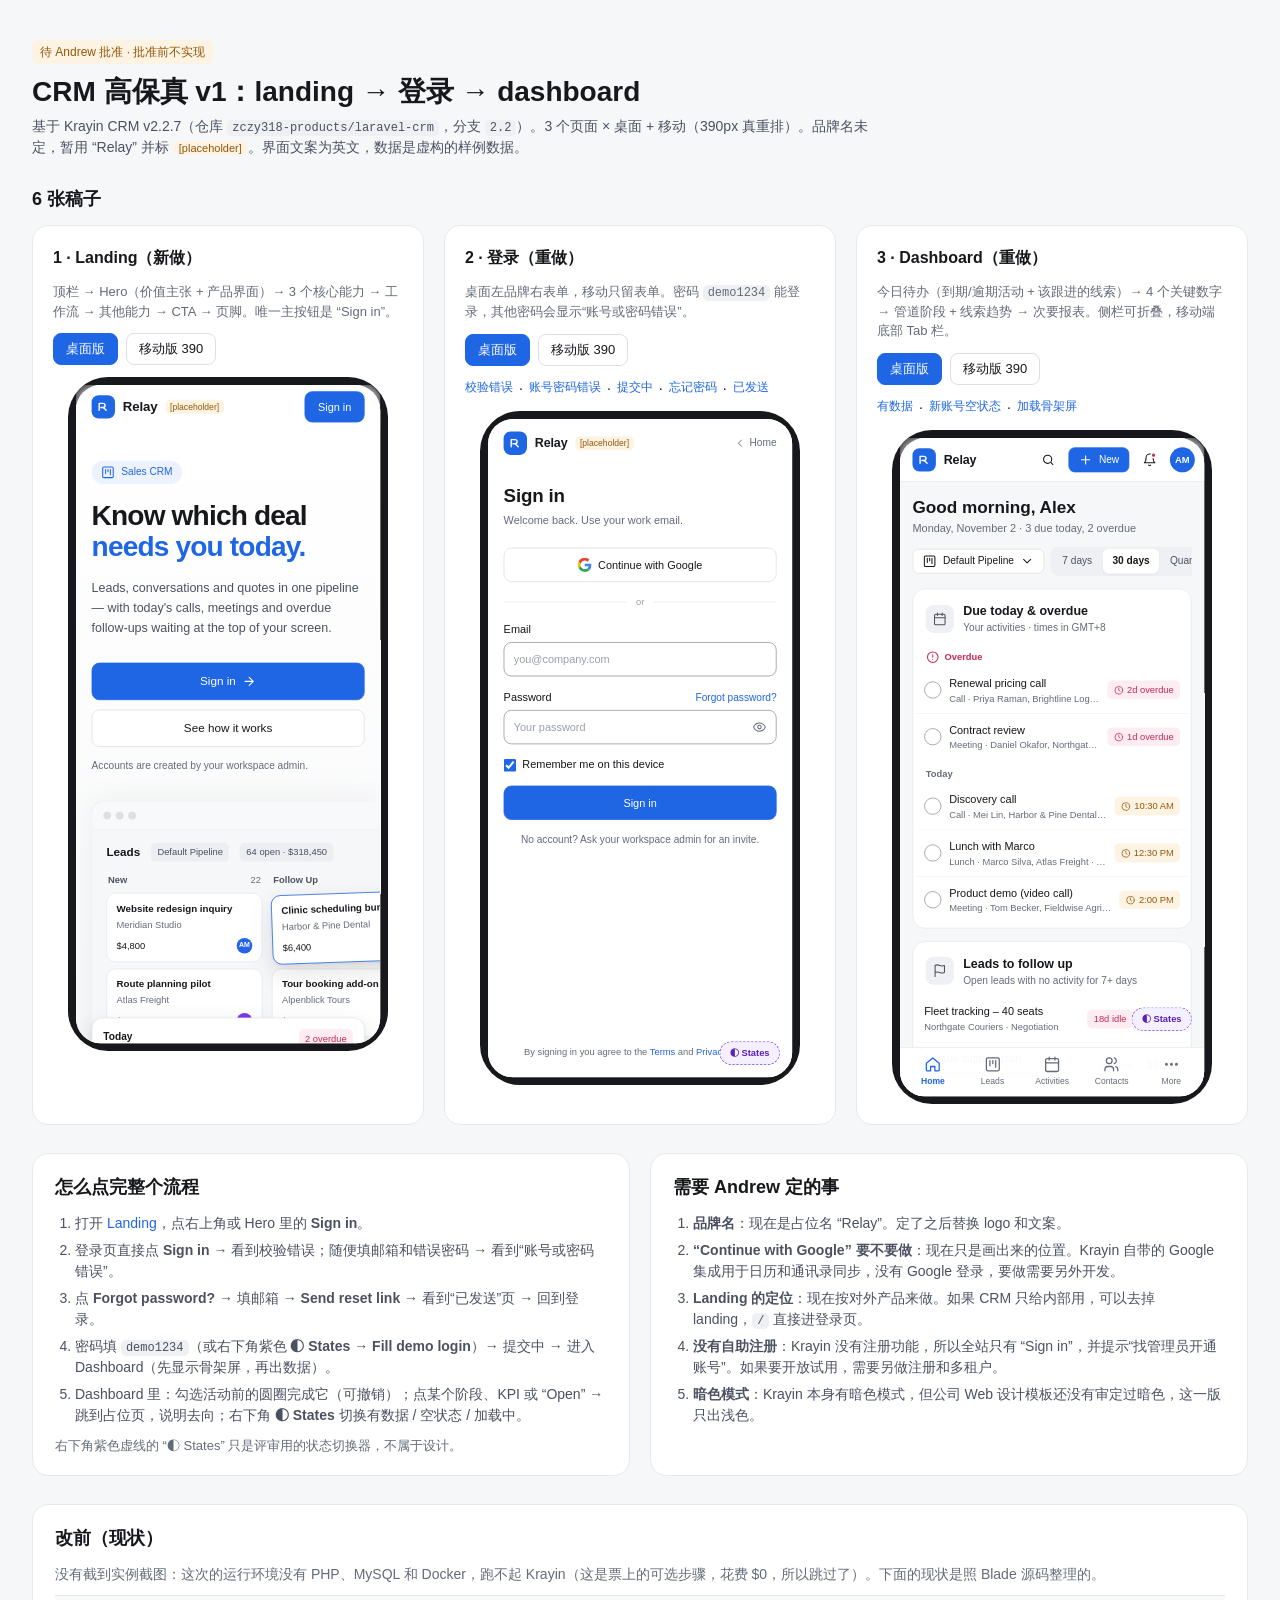
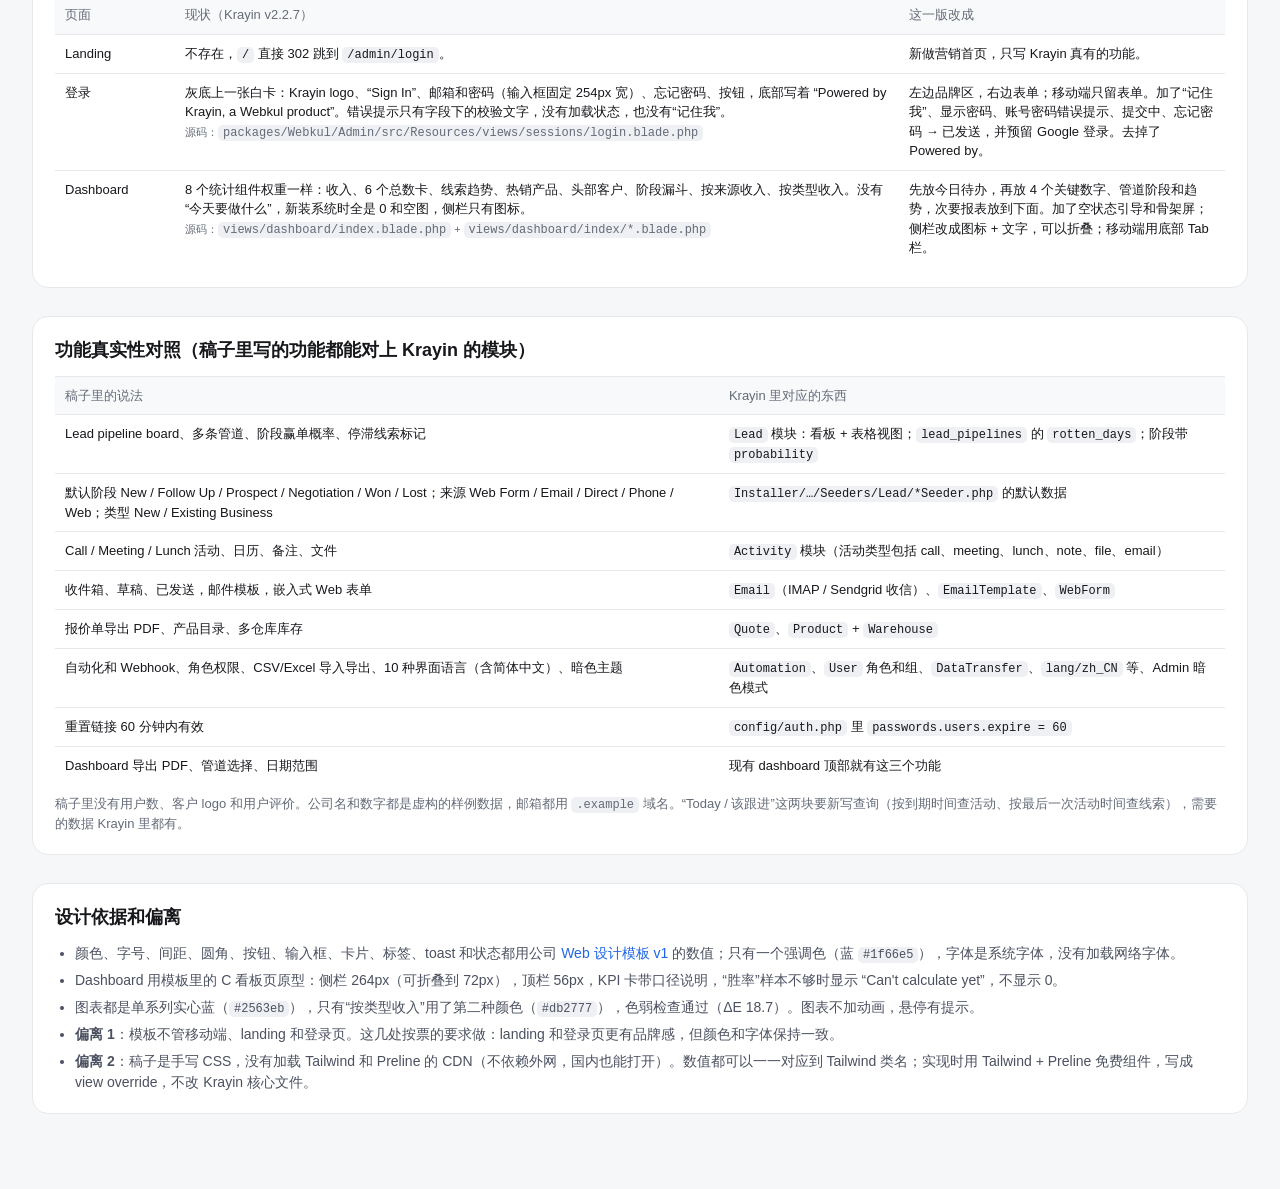
==== design/hifi-v1/index.html @ 85167921 "design(hifi-v1): add landing, sign-in and dashboard hi-fi mockups Static clickable mockups (desktop " ====
<!doctype html>
<html lang="zh-CN">
<head>
<meta charset="utf-8">
<meta name="viewport" content="width=device-width, initial-scale=1">
<title>CRM 高保真 v1 · landing → 登录 → dashboard</title>
<link rel="icon" href="data:,">
<link rel="stylesheet" href="assets/hifi.css">
<style>
  .wrap { max-width: 1320px; margin: 0 auto; padding: 40px 32px 80px; display: grid; gap: 28px; }
  header h1 { font-size: 28px; line-height: 36px; font-weight: 600; margin-top: 10px; }
  header p { color: var(--text2); margin-top: 6px; max-width: 860px; }
  h2 { font-size: 18px; font-weight: 600; margin-bottom: 12px; }
  .pages { display: grid; grid-template-columns: repeat(3, minmax(0, 1fr)); gap: 20px; }
  .pg { padding: 20px; display: grid; gap: 12px; align-content: start; }
  .pg h3 { font-size: 16px; font-weight: 600; }
  .pg p { color: var(--muted); font-size: 13px; }
  .pg .links { display: flex; gap: 8px; flex-wrap: wrap; }
  .phone { justify-self: center; width: calc(390px * .78 + 16px); height: calc(844px * .78 + 16px); border-radius: 40px; background: #17181c; padding: 8px; overflow: hidden; }
  .phone iframe { width: 390px; height: 844px; border: 0; border-radius: 32px; transform: scale(.78); transform-origin: 0 0; background: #fff; }
  .states { display: flex; flex-wrap: wrap; gap: 6px; }
  .states a { font-size: 12px; }
  .cols2 { display: grid; grid-template-columns: 1fr 1fr; gap: 20px; }
  .box { padding: 20px 22px; }
  .box ol, .box ul { margin: 0; padding-left: 20px; display: grid; gap: 6px; color: var(--text2); }
  table { width: 100%; border-collapse: collapse; font-size: 13px; }
  th, td { text-align: left; padding: 9px 10px; border-top: 1px solid var(--border); vertical-align: top; }
  th { color: var(--muted); font-weight: 500; background: var(--band); }
  code { font-size: 12px; background: var(--current); padding: 1px 5px; border-radius: 5px; }
  @media (max-width: 1000px) { .pages, .cols2 { grid-template-columns: 1fr; } .wrap { padding: 24px 16px 60px; } }
</style>
</head>
<body>
<div class="wrap">
  <header>
    <span class="tag tag-warn">待 Andrew 批准 · 批准前不实现</span>
    <h1>CRM 高保真 v1：landing → 登录 → dashboard</h1>
    <p>基于 Krayin CRM v2.2.7（仓库 <code>zczy318-products/laravel-crm</code>，分支 <code>2.2</code>）。3 个页面 × 桌面 + 移动（390px 真重排）。品牌名未定，暂用 “Relay” 并标 <span class="ph">[placeholder]</span>。界面文案为英文，数据是虚构的样例数据。</p>
  </header>

  <section>
    <h2>6 张稿子</h2>
    <div class="pages">
      <div class="card pg">
        <h3>1 · Landing（新做）</h3>
        <p>顶栏 → Hero（价值主张 + 产品界面）→ 3 个核心能力 → 工作流 → 其他能力 → CTA → 页脚。唯一主按钮是 “Sign in”。</p>
        <div class="links"><a class="btn btn-sm btn-primary" href="landing.html">桌面版</a><a class="btn btn-sm" href="frame.html?p=landing.html">移动版 390</a></div>
        <div class="phone"><iframe src="landing.html" title="Landing 移动版" loading="lazy"></iframe></div>
      </div>
      <div class="card pg">
        <h3>2 · 登录（重做）</h3>
        <p>桌面左品牌右表单，移动只留表单。密码 <code>demo1234</code> 能登录，其他密码会显示“账号或密码错误”。</p>
        <div class="links"><a class="btn btn-sm btn-primary" href="login.html">桌面版</a><a class="btn btn-sm" href="frame.html?p=login.html">移动版 390</a></div>
        <div class="states">
          <a href="login.html?state=invalid">校验错误</a>·<a href="login.html?state=wrong">账号密码错误</a>·<a href="login.html?state=submitting">提交中</a>·<a href="login.html?state=forgot">忘记密码</a>·<a href="login.html?state=sent">已发送</a>
        </div>
        <div class="phone"><iframe src="login.html" title="登录 移动版" loading="lazy"></iframe></div>
      </div>
      <div class="card pg">
        <h3>3 · Dashboard（重做）</h3>
        <p>今日待办（到期/逾期活动 + 该跟进的线索）→ 4 个关键数字 → 管道阶段 + 线索趋势 → 次要报表。侧栏可折叠，移动端底部 Tab 栏。</p>
        <div class="links"><a class="btn btn-sm btn-primary" href="dashboard.html">桌面版</a><a class="btn btn-sm" href="frame.html?p=dashboard.html">移动版 390</a></div>
        <div class="states">
          <a href="dashboard.html?state=data">有数据</a>·<a href="dashboard.html?state=empty">新账号空状态</a>·<a href="dashboard.html?state=loading">加载骨架屏</a>
        </div>
        <div class="phone"><iframe src="dashboard.html" title="Dashboard 移动版" loading="lazy"></iframe></div>
      </div>
    </div>
  </section>

  <section class="cols2">
    <div class="card box">
      <h2>怎么点完整个流程</h2>
      <ol>
        <li>打开 <a href="landing.html">Landing</a>，点右上角或 Hero 里的 <b>Sign in</b>。</li>
        <li>登录页直接点 <b>Sign in</b> → 看到校验错误；随便填邮箱和错误密码 → 看到“账号或密码错误”。</li>
        <li>点 <b>Forgot password?</b> → 填邮箱 → <b>Send reset link</b> → 看到“已发送”页 → 回到登录。</li>
        <li>密码填 <code>demo1234</code>（或右下角紫色 <b>◐ States → Fill demo login</b>）→ 提交中 → 进入 Dashboard（先显示骨架屏，再出数据）。</li>
        <li>Dashboard 里：勾选活动前的圆圈完成它（可撤销）；点某个阶段、KPI 或 “Open” → 跳到占位页，说明去向；右下角 <b>◐ States</b> 切换有数据 / 空状态 / 加载中。</li>
      </ol>
      <p class="muted" style="margin-top:10px;font-size:13px">右下角紫色虚线的 “◐ States” 只是评审用的状态切换器，不属于设计。</p>
    </div>
    <div class="card box">
      <h2>需要 Andrew 定的事</h2>
      <ol>
        <li><b>品牌名</b>：现在是占位名 “Relay”。定了之后替换 logo 和文案。</li>
        <li><b>“Continue with Google” 要不要做</b>：现在只是画出来的位置。Krayin 自带的 Google 集成用于日历和通讯录同步，没有 Google 登录，要做需要另外开发。</li>
        <li><b>Landing 的定位</b>：现在按对外产品来做。如果 CRM 只给内部用，可以去掉 landing，<code>/</code> 直接进登录页。</li>
        <li><b>没有自助注册</b>：Krayin 没有注册功能，所以全站只有 “Sign in”，并提示“找管理员开通账号”。如果要开放试用，需要另做注册和多租户。</li>
        <li><b>暗色模式</b>：Krayin 本身有暗色模式，但公司 Web 设计模板还没有审定过暗色，这一版只出浅色。</li>
      </ol>
    </div>
  </section>

  <section class="card box">
    <h2>改前（现状）</h2>
    <p class="muted" style="margin-bottom:10px">没有截到实例截图：这次的运行环境没有 PHP、MySQL 和 Docker，跑不起 Krayin（这是票上的可选步骤，花费 $0，所以跳过了）。下面的现状是照 Blade 源码整理的。</p>
    <table>
      <tr><th style="width:120px">页面</th><th>现状（Krayin v2.2.7）</th><th>这一版改成</th></tr>
      <tr><td>Landing</td><td>不存在，<code>/</code> 直接 302 跳到 <code>/admin/login</code>。</td><td>新做营销首页，只写 Krayin 真有的功能。</td></tr>
      <tr><td>登录</td><td>灰底上一张白卡：Krayin logo、“Sign In”、邮箱和密码（输入框固定 254px 宽）、忘记密码、按钮，底部写着 “Powered by Krayin, a Webkul product”。错误提示只有字段下的校验文字，没有加载状态，也没有“记住我”。<br><small class="muted">源码：<code>packages/Webkul/Admin/src/Resources/views/sessions/login.blade.php</code></small></td><td>左边品牌区，右边表单；移动端只留表单。加了“记住我”、显示密码、账号密码错误提示、提交中、忘记密码 → 已发送，并预留 Google 登录。去掉了 Powered by。</td></tr>
      <tr><td>Dashboard</td><td>8 个统计组件权重一样：收入、6 个总数卡、线索趋势、热销产品、头部客户、阶段漏斗、按来源收入、按类型收入。没有“今天要做什么”，新装系统时全是 0 和空图，侧栏只有图标。<br><small class="muted">源码：<code>views/dashboard/index.blade.php</code> + <code>views/dashboard/index/*.blade.php</code></small></td><td>先放今日待办，再放 4 个关键数字、管道阶段和趋势，次要报表放到下面。加了空状态引导和骨架屏；侧栏改成图标 + 文字，可以折叠；移动端用底部 Tab 栏。</td></tr>
    </table>
  </section>

  <section class="card box">
    <h2>功能真实性对照（稿子里写的功能都能对上 Krayin 的模块）</h2>
    <table>
      <tr><th>稿子里的说法</th><th>Krayin 里对应的东西</th></tr>
      <tr><td>Lead pipeline board、多条管道、阶段赢单概率、停滞线索标记</td><td><code>Lead</code> 模块：看板 + 表格视图；<code>lead_pipelines</code> 的 <code>rotten_days</code>；阶段带 <code>probability</code></td></tr>
      <tr><td>默认阶段 New / Follow Up / Prospect / Negotiation / Won / Lost；来源 Web Form / Email / Direct / Phone / Web；类型 New / Existing Business</td><td><code>Installer/…/Seeders/Lead/*Seeder.php</code> 的默认数据</td></tr>
      <tr><td>Call / Meeting / Lunch 活动、日历、备注、文件</td><td><code>Activity</code> 模块（活动类型包括 call、meeting、lunch、note、file、email）</td></tr>
      <tr><td>收件箱、草稿、已发送，邮件模板，嵌入式 Web 表单</td><td><code>Email</code>（IMAP / Sendgrid 收信）、<code>EmailTemplate</code>、<code>WebForm</code></td></tr>
      <tr><td>报价单导出 PDF、产品目录、多仓库库存</td><td><code>Quote</code>、<code>Product</code> + <code>Warehouse</code></td></tr>
      <tr><td>自动化和 Webhook、角色权限、CSV/Excel 导入导出、10 种界面语言（含简体中文）、暗色主题</td><td><code>Automation</code>、<code>User</code> 角色和组、<code>DataTransfer</code>、<code>lang/zh_CN</code> 等、Admin 暗色模式</td></tr>
      <tr><td>重置链接 60 分钟内有效</td><td><code>config/auth.php</code> 里 <code>passwords.users.expire = 60</code></td></tr>
      <tr><td>Dashboard 导出 PDF、管道选择、日期范围</td><td>现有 dashboard 顶部就有这三个功能</td></tr>
    </table>
    <p class="muted" style="margin-top:10px;font-size:13px">稿子里没有用户数、客户 logo 和用户评价。公司名和数字都是虚构的样例数据，邮箱都用 <code>.example</code> 域名。“Today / 该跟进”这两块要新写查询（按到期时间查活动、按最后一次活动时间查线索），需要的数据 Krayin 里都有。</p>
  </section>

  <section class="card box">
    <h2>设计依据和偏离</h2>
    <ul>
      <li>颜色、字号、间距、圆角、按钮、输入框、卡片、标签、toast 和状态都用公司 <a href="https://app.notion.com/p/3f93e1354311815497d6d6779d61680d">Web 设计模板 v1</a> 的数值；只有一个强调色（蓝 <code>#1f66e5</code>），字体是系统字体，没有加载网络字体。</li>
      <li>Dashboard 用模板里的 C 看板页原型：侧栏 264px（可折叠到 72px），顶栏 56px，KPI 卡带口径说明，“胜率”样本不够时显示 “Can't calculate yet”，不显示 0。</li>
      <li>图表都是单系列实心蓝（<code>#2563eb</code>），只有“按类型收入”用了第二种颜色（<code>#db2777</code>），色弱检查通过（ΔE 18.7）。图表不加动画，悬停有提示。</li>
      <li><b>偏离 1</b>：模板不管移动端、landing 和登录页。这几处按票的要求做：landing 和登录页更有品牌感，但颜色和字体保持一致。</li>
      <li><b>偏离 2</b>：稿子是手写 CSS，没有加载 Tailwind 和 Preline 的 CDN（不依赖外网，国内也能打开）。数值都可以一一对应到 Tailwind 类名；实现时用 Tailwind + Preline 免费组件，写成 view override，不改 Krayin 核心文件。</li>
    </ul>
  </section>
</div>
<script src="assets/hifi.js"></script>
</body>
</html>
---- design/hifi-v1/assets/hifi.css ----
/*
 * CRM hi-fi v1 — shared tokens and components.
 * Values follow the ZCZY318 Web design template v1 (Notion "Web 设计模板与设计指南").
 * Implementation target: Tailwind 3 + Preline (free) inside Krayin; this file is the visual spec.
 */
:root {
  --page: #f6f7f9;
  --bg: #ffffff;
  --border: #e6e8ec;
  --border-ctl: #dcdfe4;
  --border-strong: #8f95a0;
  --band: #f8f9fa;
  --hover: #f3f4f6;
  --current: #eef0f3;
  --track: #eceef1;
  --text: #17181c;
  --text2: #4b5160;
  --muted: #646b78;
  --faint: #9aa0aa;
  --brand: #1f66e5;
  --brand-hover: #1852bd;
  --brand-soft: #edf3fe;
  --ok: #15803d;
  --ok-bg: #e9f7ef;
  --warn: #94570a;
  --warn-bg: #fdf3e3;
  --err: #b42318;
  --err-bg: #fdeceb;
  --risk: #c62a54;
  --risk-bg: #fdecf2;
  --series: #2563eb;
  --series-hover: #1d4ed8;
  --cat2: #db2777;
  --compare: #646b78;
  --shadow-pop: 0 12px 32px rgba(23, 24, 28, .12), 0 2px 6px rgba(23, 24, 28, .06);
  --font: -apple-system, BlinkMacSystemFont, "Segoe UI", Roboto, "PingFang SC", "Hiragino Sans GB", "Microsoft YaHei", "Noto Sans SC", "Helvetica Neue", Arial, sans-serif;
}

* { box-sizing: border-box; }
[hidden] { display: none !important; }
html { -webkit-text-size-adjust: 100%; }
body { margin: 0; font: 14px/1.5 var(--font); color: var(--text); background: var(--page); }
a { color: var(--brand); text-decoration: none; }
a:hover { color: var(--brand-hover); }
h1, h2, h3, h4, p { margin: 0; }
button, input, select { font: inherit; color: inherit; }
:focus-visible { outline: 2px solid var(--brand); outline-offset: 2px; }
.num { font-variant-numeric: tabular-nums; }
.muted { color: var(--muted); }
.sr-only { position: absolute; width: 1px; height: 1px; overflow: hidden; clip: rect(0 0 0 0); white-space: nowrap; }
.ico { width: 18px; height: 18px; flex: none; display: inline-block; vertical-align: middle; }
.ico svg { width: 100%; height: 100%; display: block; }

/* Brand mark (name not decided — always shown with [placeholder]) */
.logo { display: inline-flex; align-items: center; gap: 10px; color: var(--text); font-weight: 600; font-size: 17px; letter-spacing: -.01em; }
.logo:hover { color: var(--text); }
.logo-mark { width: 30px; height: 30px; border-radius: 9px; background: var(--brand); display: grid; place-items: center; flex: none; }
.logo-mark svg { width: 18px; height: 18px; }
.ph { font-size: 11px; font-weight: 500; color: var(--warn); background: var(--warn-bg); border-radius: 6px; padding: 1px 6px; letter-spacing: 0; white-space: nowrap; }

/* Buttons */
.btn { display: inline-flex; align-items: center; justify-content: center; gap: 8px; height: 40px; padding: 0 16px; border-radius: 10px; border: 1px solid var(--border-ctl); background: var(--bg); color: var(--text); font-weight: 500; cursor: pointer; white-space: nowrap; text-decoration: none; }
.btn:hover { background: var(--hover); color: var(--text); }
.btn-primary { background: var(--brand); border-color: var(--brand); color: #fff; }
.btn-primary:hover { background: var(--brand-hover); border-color: var(--brand-hover); color: #fff; }
.btn-ghost { border-color: transparent; background: transparent; }
.btn-ghost:hover { background: var(--hover); }
.btn-sm { height: 32px; padding: 0 12px; border-radius: 8px; font-size: 13px; }
.btn-lg { height: 48px; padding: 0 22px; font-size: 15px; border-radius: 10px; }
.btn-icon { width: 40px; padding: 0; }
.btn-icon.btn-sm { width: 32px; }
.btn-block { width: 100%; }
.btn[disabled], .btn.is-disabled { background: var(--band); border-color: var(--border-ctl); color: var(--faint); cursor: not-allowed; }
.btn-primary.is-loading { background: var(--brand); border-color: var(--brand); color: #fff; opacity: .85; cursor: progress; }
.spinner { width: 16px; height: 16px; border-radius: 50%; border: 2px solid currentColor; border-right-color: transparent; animation: spin .7s linear infinite; }
@keyframes spin { to { transform: rotate(360deg); } }

/* Form fields */
.field { display: grid; gap: 6px; }
.field > label, .label { font-size: 14px; font-weight: 500; }
.label-row { display: flex; justify-content: space-between; align-items: baseline; }
.input { height: 40px; width: 100%; padding: 0 12px; border-radius: 10px; border: 1px solid var(--border-strong); background: var(--bg); outline: none; }
.input::placeholder { color: var(--faint); }
.input:focus { border-color: var(--brand); box-shadow: 0 0 0 3px rgba(31, 102, 229, .18); }
.input[aria-invalid="true"] { border-color: var(--err); box-shadow: 0 0 0 3px rgba(180, 35, 24, .14); }
.input[disabled] { background: var(--band); color: var(--muted); }
.input-wrap { position: relative; }
.input-wrap .input { padding-right: 44px; }
.input-wrap .btn-icon { position: absolute; right: 4px; top: 4px; height: 32px; width: 36px; border: 0; background: transparent; color: var(--muted); }
.field-error { display: flex; gap: 6px; align-items: center; font-size: 12px; color: var(--err); }
.field-error .ico { width: 14px; height: 14px; }
.help { font-size: 12px; color: var(--muted); }
.check { display: inline-flex; align-items: center; gap: 8px; cursor: pointer; user-select: none; }
.check input { width: 16px; height: 16px; accent-color: var(--brand); margin: 0; }

/* Alerts, tags, pills */
.alert { display: flex; gap: 10px; padding: 12px 14px; border-radius: 12px; font-size: 13px; line-height: 1.45; }
.alert .ico { width: 18px; height: 18px; margin-top: 1px; }
.alert-err { background: var(--err-bg); color: var(--err); }
.alert-err b, .alert-err strong { color: var(--err); }
.alert-ok { background: var(--ok-bg); color: var(--ok); }
.tag { display: inline-flex; align-items: center; gap: 4px; height: 24px; padding: 0 8px; border-radius: 6px; font-size: 12px; font-weight: 500; background: var(--track); color: var(--text2); white-space: nowrap; }
.tag .ico { width: 13px; height: 13px; }
.tag-warn { background: var(--warn-bg); color: var(--warn); }
.tag-risk { background: var(--risk-bg); color: var(--risk); }
.tag-ok { background: var(--ok-bg); color: var(--ok); }
.tag-brand { background: var(--brand-soft); color: var(--brand); }

/* Cards */
.card { background: var(--bg); border: 1px solid var(--border); border-radius: 16px; }
.card-head { display: flex; align-items: center; gap: 12px; padding: 18px 20px 12px; }
.card-head h2, .card-head h3 { font-size: 16px; line-height: 24px; font-weight: 600; }
.card-sub { font-size: 13px; color: var(--muted); }
.card-icon { width: 36px; height: 36px; border-radius: 10px; background: var(--current); color: var(--text2); display: grid; place-items: center; flex: none; }
.card-icon .ico { width: 18px; height: 18px; }
.card-body { padding: 0 20px 20px; }
.card-foot { padding: 12px 20px; border-top: 1px solid var(--border); font-size: 12px; color: var(--muted); }

/* Segmented control */
.seg { display: inline-flex; padding: 3px; gap: 2px; border-radius: 10px; background: var(--current); }
.seg button { height: 32px; padding: 0 12px; border: 0; border-radius: 8px; background: transparent; color: var(--text2); cursor: pointer; font-size: 13px; font-weight: 500; }
.seg button[aria-pressed="true"] { background: var(--bg); color: var(--text); font-weight: 600; box-shadow: 0 1px 2px rgba(23, 24, 28, .08); }

/* Toast */
.toast-host { position: fixed; left: 50%; bottom: 24px; transform: translateX(-50%); z-index: 90; display: grid; gap: 8px; pointer-events: none; width: max-content; max-width: calc(100vw - 32px); }
.toast { pointer-events: auto; display: flex; align-items: center; gap: 12px; padding: 10px 12px 10px 16px; border-radius: 12px; background: var(--text); color: #fff; box-shadow: var(--shadow-pop); font-size: 13px; }
.toast .btn { height: 28px; padding: 0 10px; font-size: 13px; background: transparent; color: #fff; border-color: rgba(255, 255, 255, .3); }

/* Skeleton */
.skel { background: var(--track); border-radius: 6px; position: relative; overflow: hidden; }
.skel::after { content: ""; position: absolute; inset: 0; transform: translateX(-100%); background: linear-gradient(90deg, transparent, rgba(255, 255, 255, .6), transparent); animation: shimmer 1.4s infinite; }
@keyframes shimmer { to { transform: translateX(100%); } }
@media (prefers-reduced-motion: reduce) { .skel::after, .spinner { animation: none; } }

/* Prototype controls — not part of the design */
.proto { position: fixed; right: 16px; bottom: 16px; z-index: 100; font-size: 12px; }
.proto-toggle { display: inline-flex; align-items: center; gap: 6px; height: 30px; padding: 0 12px; border-radius: 999px; border: 1px dashed #7c3aed; background: #f5f0ff; color: #5b21b6; cursor: pointer; font-weight: 600; font-size: 12px; }
.proto-panel { position: absolute; right: 0; bottom: 38px; width: 260px; padding: 12px; border-radius: 12px; border: 1px dashed #7c3aed; background: #fff; box-shadow: var(--shadow-pop); display: grid; gap: 8px; }
.proto-panel[hidden] { display: none; }
.proto-panel p { color: var(--muted); line-height: 1.4; }
.proto-panel .opts { display: flex; flex-wrap: wrap; gap: 6px; }
.proto-panel .opts button { height: 28px; padding: 0 10px; border-radius: 8px; border: 1px solid var(--border-ctl); background: #fff; cursor: pointer; font-size: 12px; }
.proto-panel .opts button[aria-pressed="true"] { border-color: #7c3aed; background: #f5f0ff; color: #5b21b6; font-weight: 600; }
.proto-panel h4 { font-size: 12px; font-weight: 600; color: #5b21b6; }
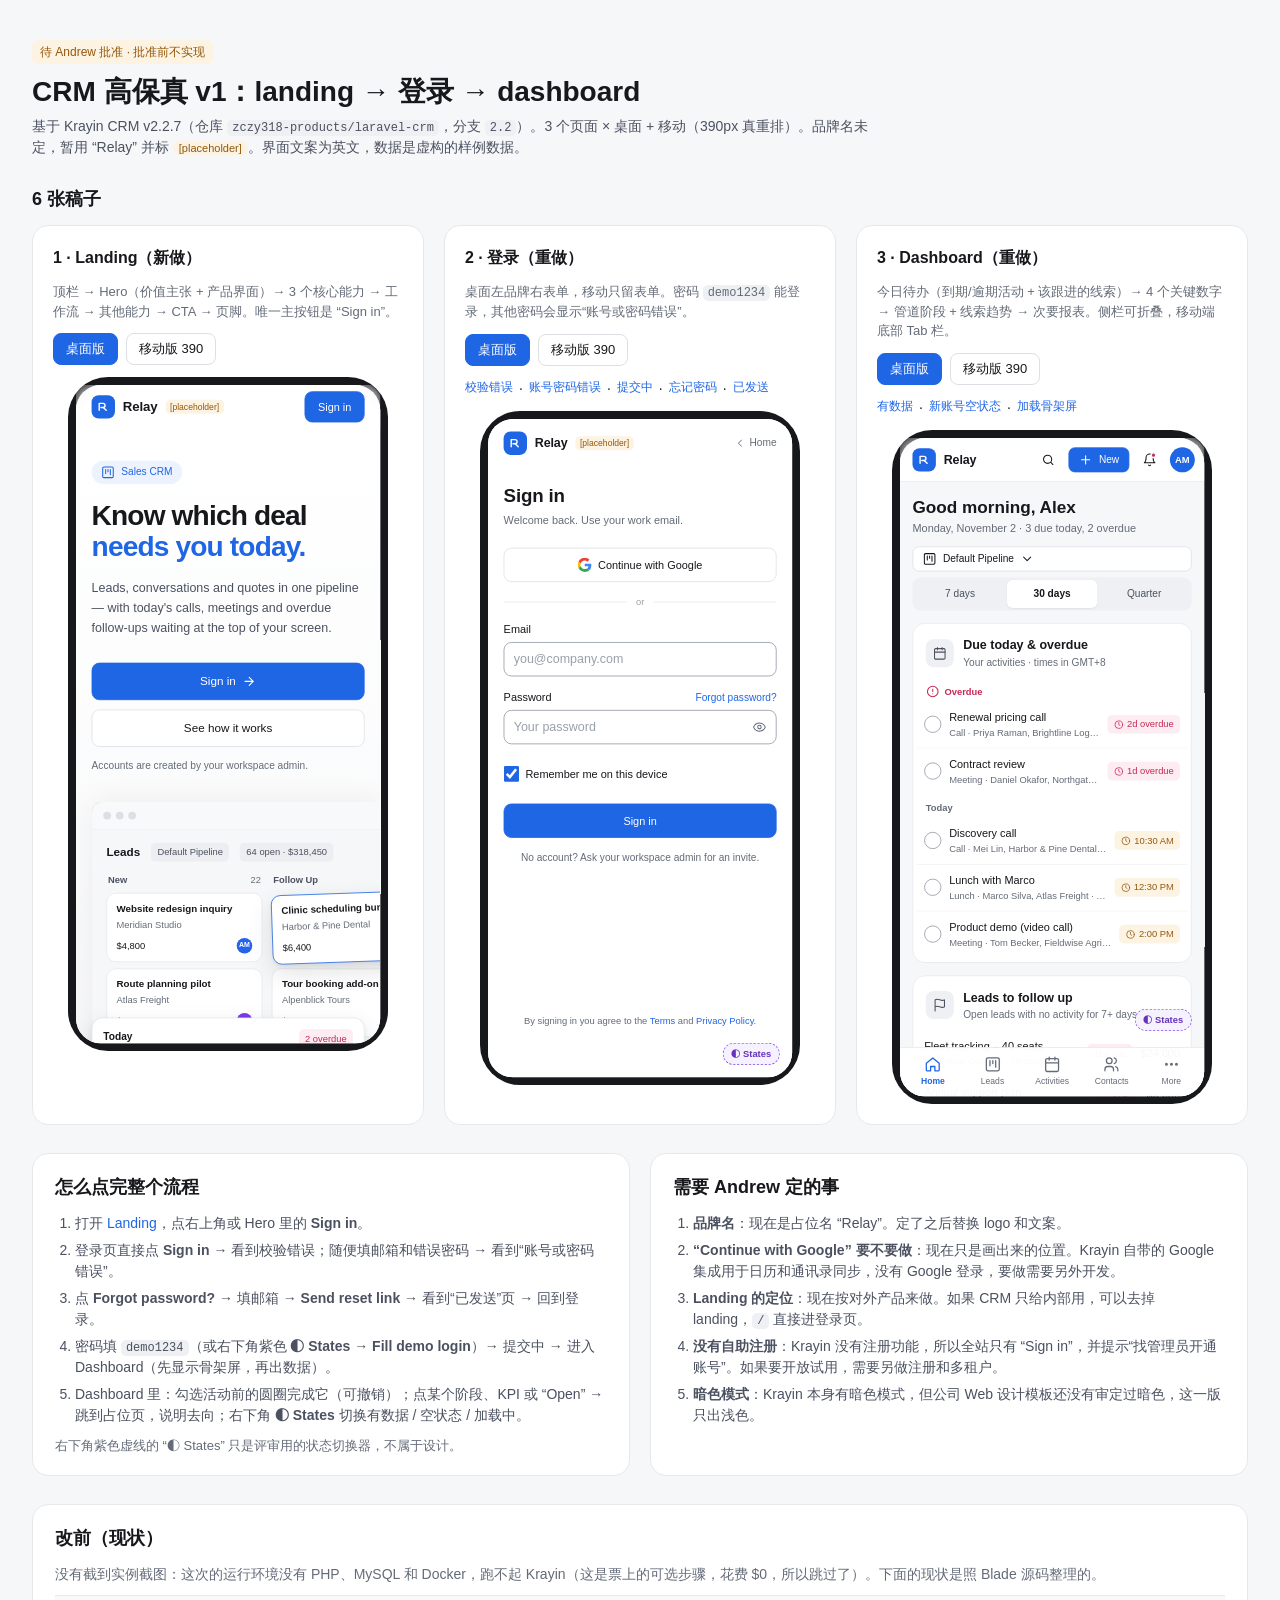
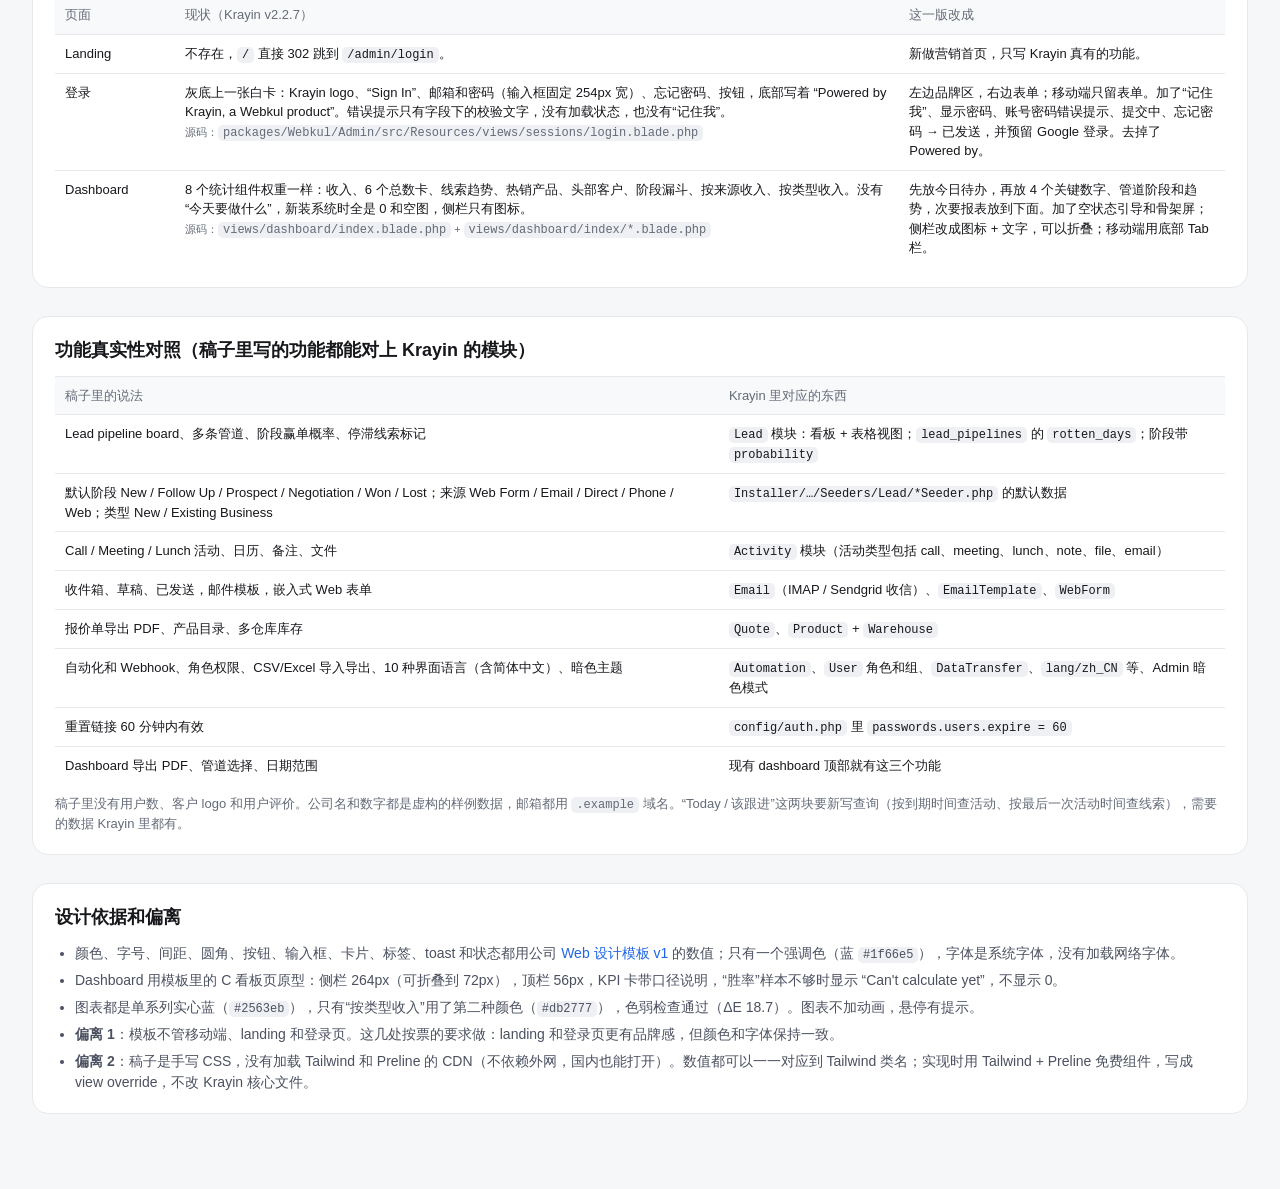
==== commit d1490acd: "design(hifi-v1): mobile 390 review pass — range control, touch targets, iOS input zoom, phone-friend" ====
--- a/design/hifi-v1/index.html
+++ b/design/hifi-v1/index.html
@@ -28,6 +28,8 @@
   th { color: var(--muted); font-weight: 500; background: var(--band); }
   code { font-size: 12px; background: var(--current); padding: 1px 5px; border-radius: 5px; }
   @media (max-width: 1000px) { .pages, .cols2 { grid-template-columns: 1fr; } .wrap { padding: 24px 16px 60px; } }
+  /* Opened on a phone: drop the scaled device thumbnails (the buttons open each screen full-size) and let long text wrap */
+  @media (max-width: 600px) { .phone { display: none; } h1 { font-size: 24px; line-height: 32px; } header p, .pages p, td, code { overflow-wrap: anywhere; } table { display: block; overflow-x: auto; } .wrap > * { min-width: 0; } }
 </style>
 </head>
 <body>
--- a/design/hifi-v1/assets/hifi.css
+++ b/design/hifi-v1/assets/hifi.css
@@ -119,6 +119,7 @@
 /* Segmented control */
 .seg { display: inline-flex; padding: 3px; gap: 2px; border-radius: 10px; background: var(--current); }
 .seg button { height: 32px; padding: 0 12px; border: 0; border-radius: 8px; background: transparent; color: var(--text2); cursor: pointer; font-size: 13px; font-weight: 500; }
+.seg button[disabled] { color: var(--faint); cursor: default; }
 .seg button[aria-pressed="true"] { background: var(--bg); color: var(--text); font-weight: 600; box-shadow: 0 1px 2px rgba(23, 24, 28, .08); }
 
 /* Toast */
@@ -142,3 +143,4 @@
 .proto-panel .opts button { height: 28px; padding: 0 10px; border-radius: 8px; border: 1px solid var(--border-ctl); background: #fff; cursor: pointer; font-size: 12px; }
 .proto-panel .opts button[aria-pressed="true"] { border-color: #7c3aed; background: #f5f0ff; color: #5b21b6; font-weight: 600; }
 .proto-panel h4 { font-size: 12px; font-weight: 600; color: #5b21b6; }
+@media (max-width: 767px) { .proto-toggle { height: 28px; padding: 0 10px; opacity: .92; } }
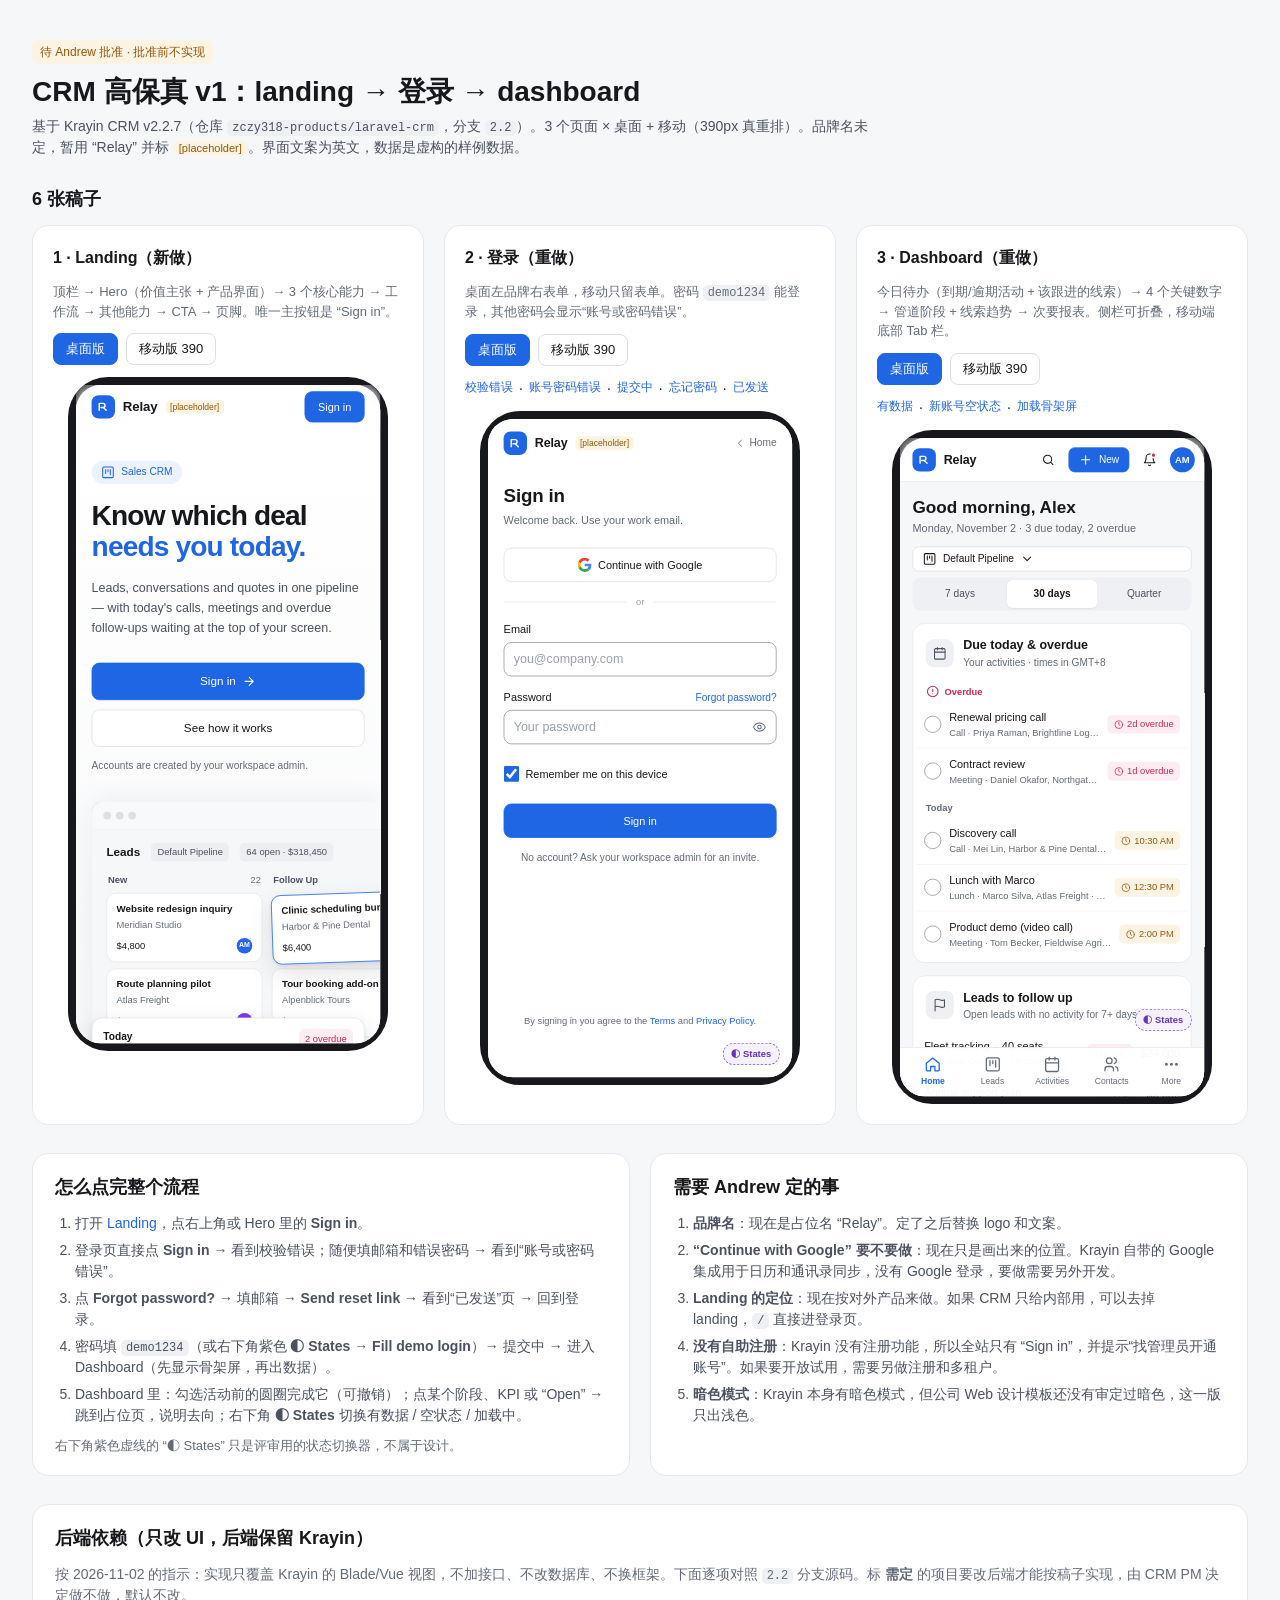
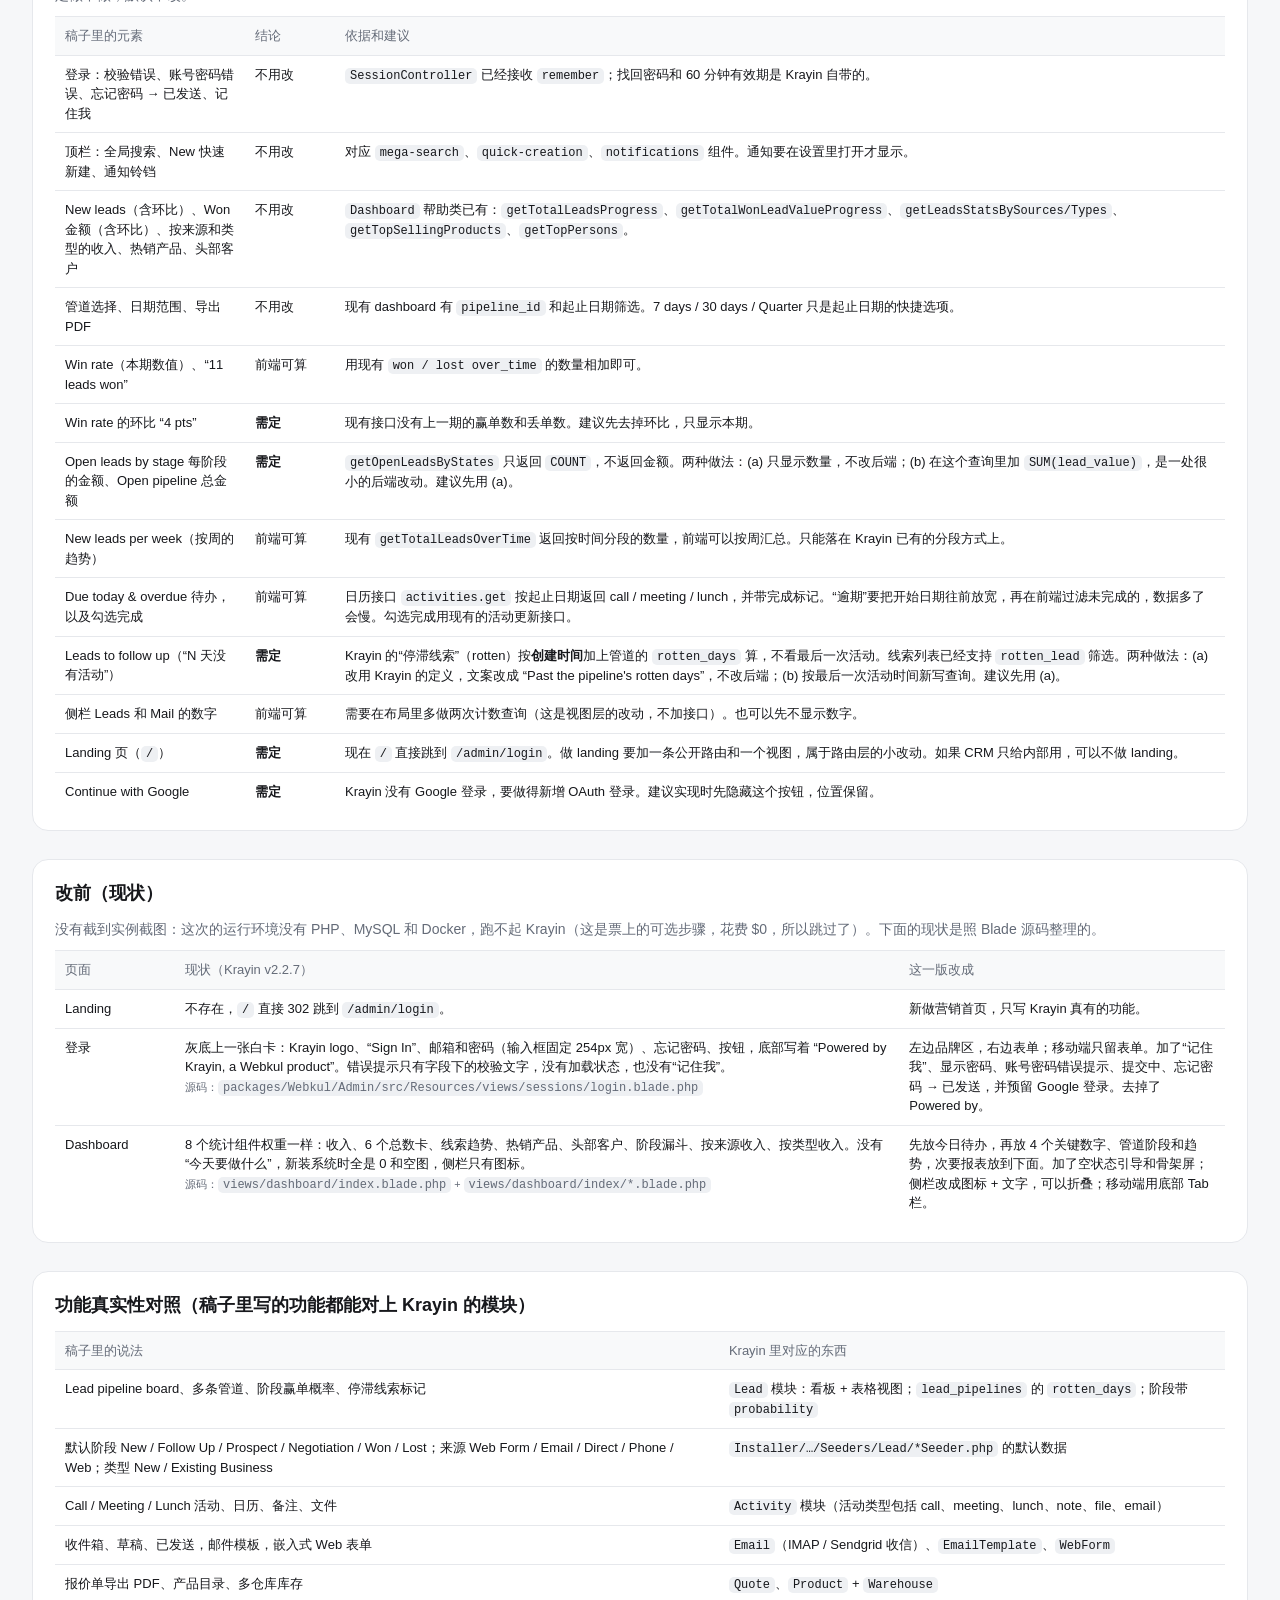
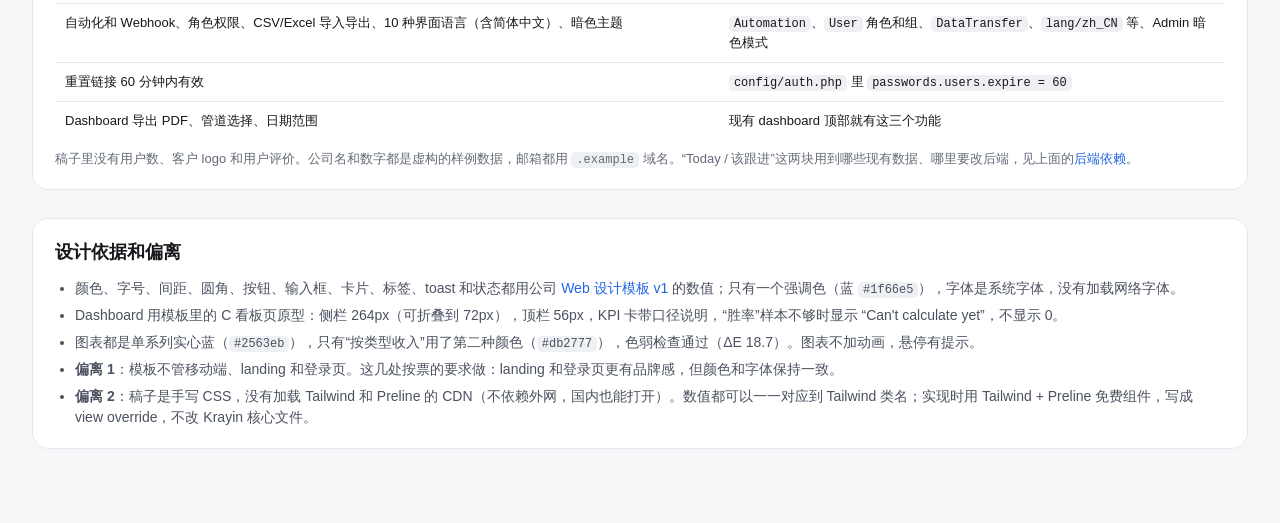
==== commit c23bb8ed: "design(hifi-v1): fix sign-in field error rendering; add backend dependencies section Field error tex" ====
--- a/design/hifi-v1/index.html
+++ b/design/hifi-v1/index.html
@@ -94,6 +94,27 @@
     </div>
   </section>
 
+  <section class="card box" id="backend">
+    <h2>后端依赖（只改 UI，后端保留 Krayin）</h2>
+    <p class="muted" style="margin-bottom:10px">按 2026-11-02 的指示：实现只覆盖 Krayin 的 Blade/Vue 视图，不加接口、不改数据库、不换框架。下面逐项对照 <code>2.2</code> 分支源码。标 <b>需定</b> 的项目要改后端才能按稿子实现，由 CRM PM 决定做不做，默认不改。</p>
+    <table>
+      <tr><th style="width:190px">稿子里的元素</th><th style="width:90px">结论</th><th>依据和建议</th></tr>
+      <tr><td>登录：校验错误、账号密码错误、忘记密码 → 已发送、记住我</td><td>不用改</td><td><code>SessionController</code> 已经接收 <code>remember</code>；找回密码和 60 分钟有效期是 Krayin 自带的。</td></tr>
+      <tr><td>顶栏：全局搜索、New 快速新建、通知铃铛</td><td>不用改</td><td>对应 <code>mega-search</code>、<code>quick-creation</code>、<code>notifications</code> 组件。通知要在设置里打开才显示。</td></tr>
+      <tr><td>New leads（含环比）、Won 金额（含环比）、按来源和类型的收入、热销产品、头部客户</td><td>不用改</td><td><code>Dashboard</code> 帮助类已有：<code>getTotalLeadsProgress</code>、<code>getTotalWonLeadValueProgress</code>、<code>getLeadsStatsBySources/Types</code>、<code>getTopSellingProducts</code>、<code>getTopPersons</code>。</td></tr>
+      <tr><td>管道选择、日期范围、导出 PDF</td><td>不用改</td><td>现有 dashboard 有 <code>pipeline_id</code> 和起止日期筛选。7 days / 30 days / Quarter 只是起止日期的快捷选项。</td></tr>
+      <tr><td>Win rate（本期数值）、“11 leads won”</td><td>前端可算</td><td>用现有 <code>won / lost over_time</code> 的数量相加即可。</td></tr>
+      <tr><td>Win rate 的环比 “4 pts”</td><td><b>需定</b></td><td>现有接口没有上一期的赢单数和丢单数。建议先去掉环比，只显示本期。</td></tr>
+      <tr><td>Open leads by stage 每阶段的金额、Open pipeline 总金额</td><td><b>需定</b></td><td><code>getOpenLeadsByStates</code> 只返回 <code>COUNT</code>，不返回金额。两种做法：(a) 只显示数量，不改后端；(b) 在这个查询里加 <code>SUM(lead_value)</code>，是一处很小的后端改动。建议先用 (a)。</td></tr>
+      <tr><td>New leads per week（按周的趋势）</td><td>前端可算</td><td>现有 <code>getTotalLeadsOverTime</code> 返回按时间分段的数量，前端可以按周汇总。只能落在 Krayin 已有的分段方式上。</td></tr>
+      <tr><td>Due today &amp; overdue 待办，以及勾选完成</td><td>前端可算</td><td>日历接口 <code>activities.get</code> 按起止日期返回 call / meeting / lunch，并带完成标记。“逾期”要把开始日期往前放宽，再在前端过滤未完成的，数据多了会慢。勾选完成用现有的活动更新接口。</td></tr>
+      <tr><td>Leads to follow up（“N 天没有活动”）</td><td><b>需定</b></td><td>Krayin 的“停滞线索”（rotten）按<b>创建时间</b>加上管道的 <code>rotten_days</code> 算，不看最后一次活动。线索列表已经支持 <code>rotten_lead</code> 筛选。两种做法：(a) 改用 Krayin 的定义，文案改成 “Past the pipeline's rotten days”，不改后端；(b) 按最后一次活动时间新写查询。建议先用 (a)。</td></tr>
+      <tr><td>侧栏 Leads 和 Mail 的数字</td><td>前端可算</td><td>需要在布局里多做两次计数查询（这是视图层的改动，不加接口）。也可以先不显示数字。</td></tr>
+      <tr><td>Landing 页（<code>/</code>）</td><td><b>需定</b></td><td>现在 <code>/</code> 直接跳到 <code>/admin/login</code>。做 landing 要加一条公开路由和一个视图，属于路由层的小改动。如果 CRM 只给内部用，可以不做 landing。</td></tr>
+      <tr><td>Continue with Google</td><td><b>需定</b></td><td>Krayin 没有 Google 登录，要做得新增 OAuth 登录。建议实现时先隐藏这个按钮，位置保留。</td></tr>
+    </table>
+  </section>
+
   <section class="card box">
     <h2>改前（现状）</h2>
     <p class="muted" style="margin-bottom:10px">没有截到实例截图：这次的运行环境没有 PHP、MySQL 和 Docker，跑不起 Krayin（这是票上的可选步骤，花费 $0，所以跳过了）。下面的现状是照 Blade 源码整理的。</p>
@@ -118,7 +139,7 @@
       <tr><td>重置链接 60 分钟内有效</td><td><code>config/auth.php</code> 里 <code>passwords.users.expire = 60</code></td></tr>
       <tr><td>Dashboard 导出 PDF、管道选择、日期范围</td><td>现有 dashboard 顶部就有这三个功能</td></tr>
     </table>
-    <p class="muted" style="margin-top:10px;font-size:13px">稿子里没有用户数、客户 logo 和用户评价。公司名和数字都是虚构的样例数据，邮箱都用 <code>.example</code> 域名。“Today / 该跟进”这两块要新写查询（按到期时间查活动、按最后一次活动时间查线索），需要的数据 Krayin 里都有。</p>
+    <p class="muted" style="margin-top:10px;font-size:13px">稿子里没有用户数、客户 logo 和用户评价。公司名和数字都是虚构的样例数据，邮箱都用 <code>.example</code> 域名。“Today / 该跟进”这两块用到哪些现有数据、哪里要改后端，见上面的<a href="#backend">后端依赖</a>。</p>
   </section>
 
   <section class="card box">
